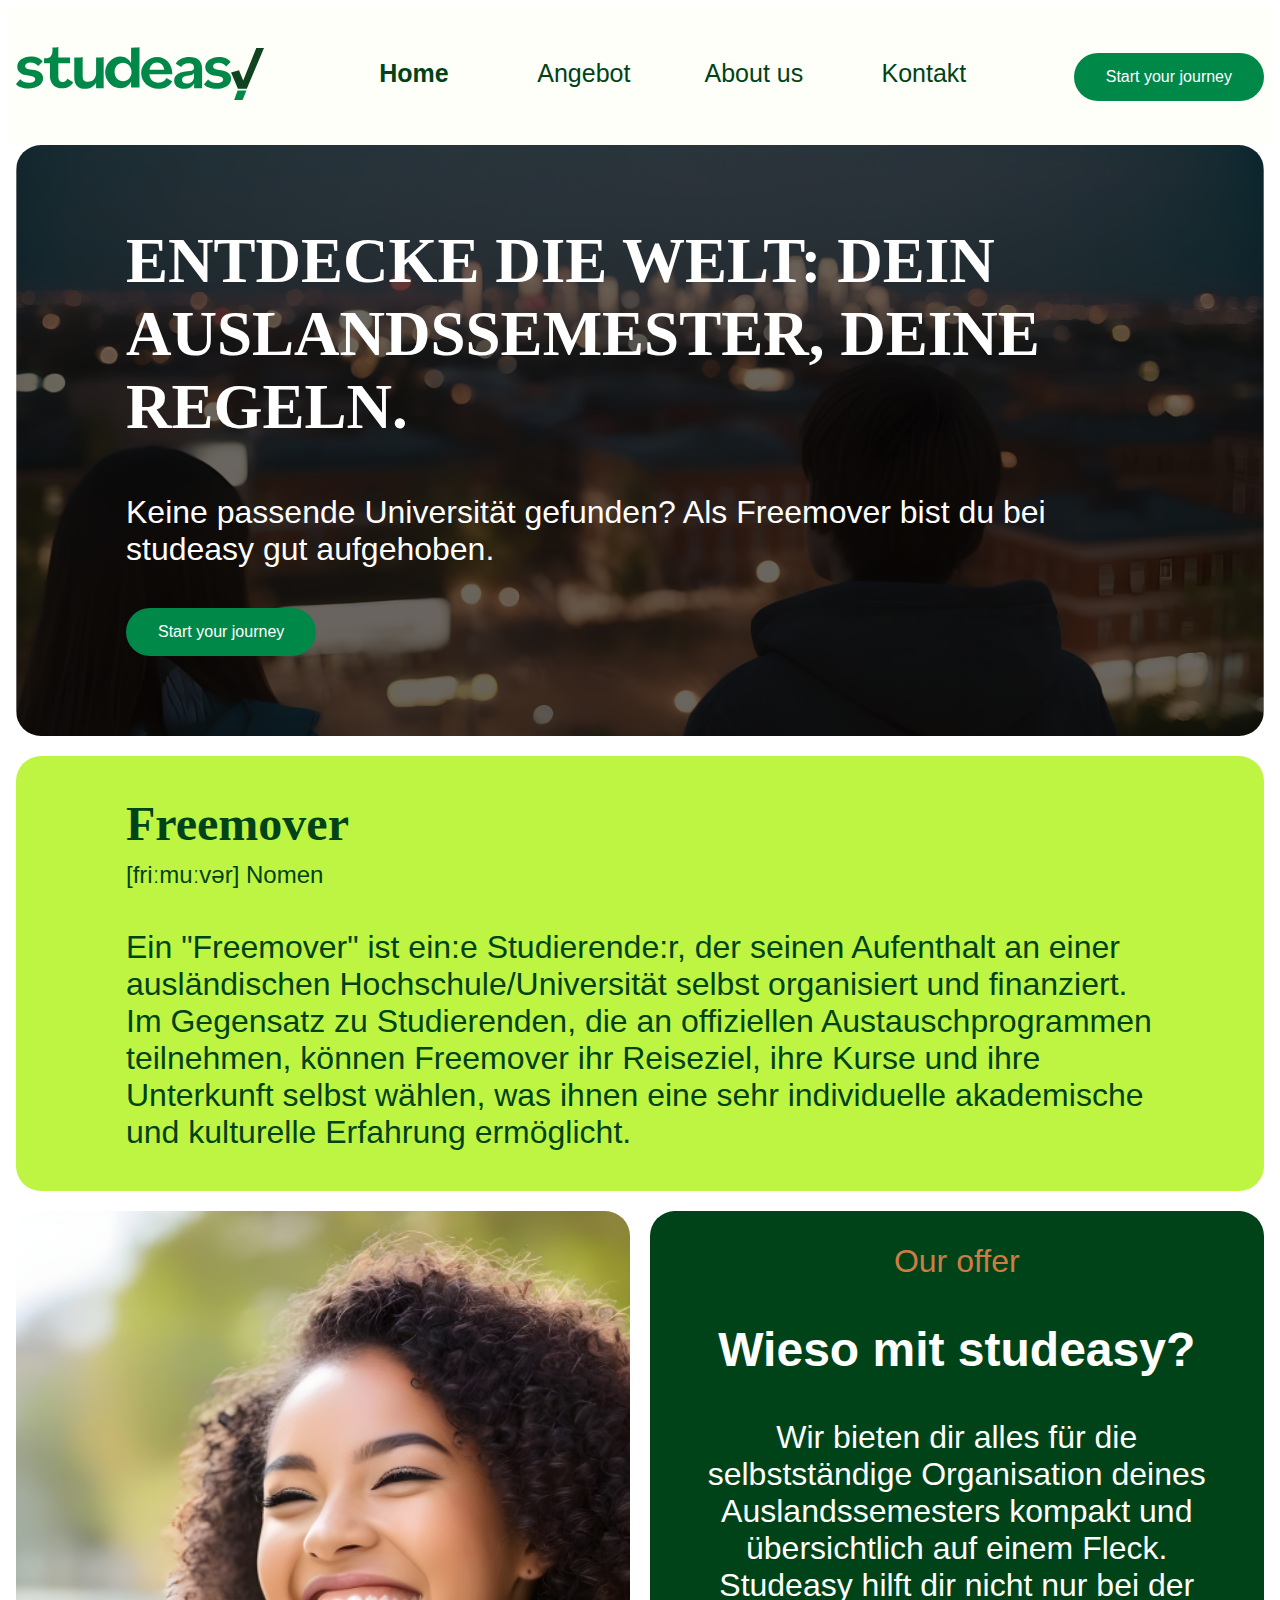
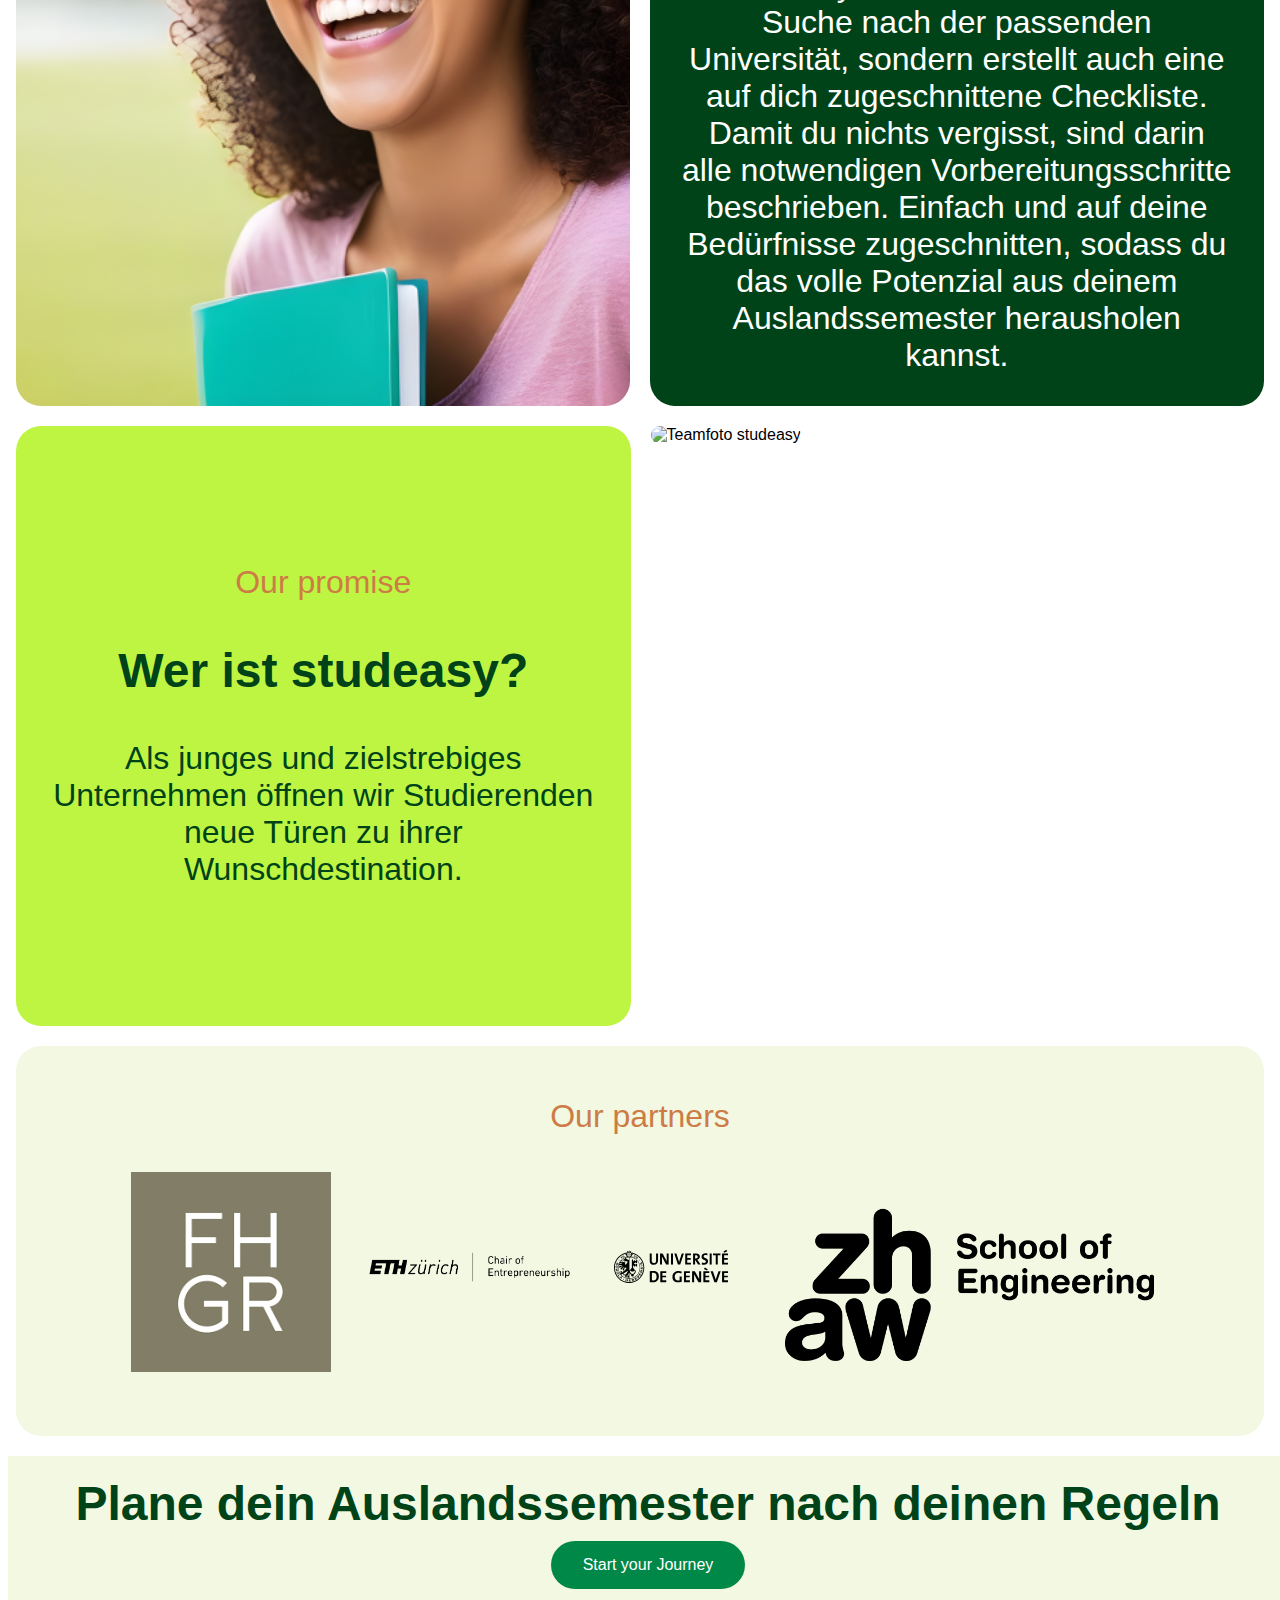
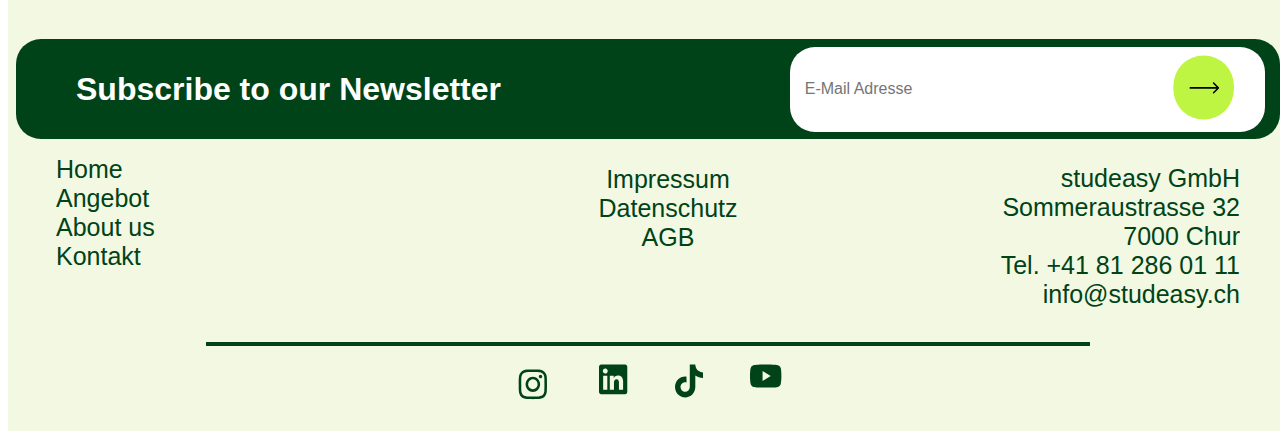
==== index.html @ 8d7170f7 "Homeseite fix" ====
<!DOCTYPE html>
<html lang="de">
  <head>
    <meta charset="UTF-8" />
    <meta name="viewport" content="width=device-width, initial-scale=1.0" />
    <title>Home - studeasy</title>
    <link rel="stylesheet" href="/css/styles_index.css" />

    <link rel="stylesheet" href="https://use.typekit.net/qjl4qpj.css" /> <!--Schriftart-->
  </head>

  <body>
    <!-- Burger Menu -->
    <nav class="burger-menu">
      <ul>
        <li><a href="/index.html">Home</a></li>
        <li><a href="/html/angebot.html">Angebot</a></li>
        <li><a href="/html/ueberuns.html">About us</a></li>
        <li><a href="/html/kontakt.html">Kontakt</a></li>
      </ul>
    </nav>

    <header class="header_container">
      <div id="logo">
        <a href="/index.html">
          <img src="/img/Logo_gruen_IM.svg" alt="Logo studeasy" />
        </a>
      </div>

      <nav>
        <ul class="nav_links">
          <li><a class="aktiver_nav_link" href="/index.html">Home</a></li>
          <li><a href="/html/angebot.html">Angebot</a></li>
          <li><a href="/html/ueberuns.html">About us</a></li>
          <li><a href="/html/kontakt.html">Kontakt</a></li>
        </ul>
      </nav>
      <div class="burger-menu-btn">

      </div>

      <button id="start_button" class="green-button">Start your journey</button>
    </header>

    <main>
      <!-- Block 1 -->
      <section class="block1_container">
      <div class="custom-block">
        <!-- Titel -->
        <div class="block-title">
          ENTDECKE DIE WELT:
          DEIN AUSLANDSSEMESTER, DEINE REGELN.
        </div>
          <!-- Untertitel -->
          <div class="block-subtitle">
              Keine passende Universität gefunden? Als Freemover bist du bei studeasy gut aufgehoben.
          </div>
  
          <button class="green-button">Start your journey</button>
          </div>
      </section>


            <!-- Block 2 FREEMOVER-->
      <section class="block2_container">
      <div class="custom-block2">
        <!-- Titel -->
        <div class="block-title2">
          Freemover
        </div>
          <!-- Untertitel -->
          <div class="block-subtitle2">
            [friːmuːvər] Nomen
          </div>
          <!-- Text -->
      <div class="block-text-freemover">
        Ein "Freemover" ist ein:e Studierende:r, der seinen Aufenthalt an einer ausländischen 
        Hochschule/Universität selbst organisiert und finanziert. 
        Im Gegensatz zu Studierenden, die an offiziellen Austauschprogrammen teilnehmen, 
        können Freemover ihr Reiseziel, ihre Kurse und ihre Unterkunft selbst wählen, 
        was ihnen eine sehr individuelle akademische und kulturelle Erfahrung ermöglicht.
      </div>
      </div>
      </section>

       <!-- Quartet -->
      <section class="quartet_container">
       <div class="zeile2">

        <div class="block2"><img src="/img/lachend_frau.png" alt="lachende Frau">
        </div>
    
        <div class="block3">
          <p class="oranger_titel">Our offer</p>
          <h2>Wieso mit studeasy?</h2>
          <p>
            Wir bieten dir alles für die selbstständige Organisation deines Auslandssemesters kompakt und übersichtlich auf einem Fleck. Studeasy hilft dir nicht nur bei der Suche nach der passenden Universität, sondern erstellt auch eine auf dich zugeschnittene Checkliste. Damit du nichts vergisst, sind darin alle notwendigen Vorbereitungsschritte beschrieben. Einfach und auf deine Bedürfnisse zugeschnitten, sodass du das volle Potenzial aus deinem Auslandssemester herausholen kannst.
          </p>
        </div>
    
      </div>
    
    
      <div class="zeile3">
    
        <div class="block4">
          <p class="oranger_titel">Our promise</p>
          <h2 style="color: #004318;">Wer ist studeasy?</h2>
          <p style="color: #004318;">Als junges und zielstrebiges Unternehmen öffnen wir Studierenden neue Türen zu ihrer Wunschdestination.</p>
        </div>
    
        <div class="block5"><img src="/img/Gruppenfotov3.png" alt="Teamfoto studeasy">
      </div>
      </div>
      </section>

      <!-- /*___________________________________Zeile our Partners*/ -->

      <section class="partner_container">
        <div class="block-our-partners">
        <!-- Titel -->
          <p class="oranger_titel">Our partners</p>
        
          <div class="container_logos">

            <div class="school-logo">
              <img src="/Images/fhgr.png" alt="Logo fhgr" style='height: 200px; width: auto; object-fit: contain'/>
            </div>

            <div id="school-logo">
            <img src="/Images/eth.png" alt="Logo eth" style='height: 200px; width:auto; object-fit: contain'/>
            </div>

            <div id="school-logo">
            <img src="/Images/uni genf.svg" alt="Logo genf" style='height: 200px; width: 75%; object-fit: contain'/>
            </div>

           <div id="school-logo">
            <img src="/Images/zhw.png" alt="Logo zhw" style='height: 200px; width: auto; object-fit: contain'/>
            </div>
          </div>

        </div>
      </section>
        
  
    </main>

      <!-- /*___________________________________Footer*/ -->

    <footer class="footer_container">
      <h1 class="titel_footer">
        Plane dein Auslandssemester nach deinen Regeln
      </h1>
      <div class="button_footer">
        <button class="green-button-footer">Start your Journey</button>
      </div>
      
      <div class="newsletterbox">
        <h2 class="text_newsletter">Subscribe to our Newsletter</h2>
        <div class="container_email">
          <div>
            <form class="email__and_button" action="">
              <input
              type="text"
              name="email"
              id="email"
              class="email"
              placeholder="E-Mail Adresse"
              style="border:none;">
              </input>
          </div>
          <div class="pfeil">
            <button style="background-color:transparent; border: none; height: auto;">
              <img src="/img/Group 1.svg" alt="Hier drücken zum Anmelden" style="height: 65px;">
            </button>
          </div>
        </div>

        </form>
      </div>
      <div class="footer__links">
        <div class="footer__links__left">
          <ul class="Linkliste">
            <a class="footer_link" href="index.html">Home</a>
            <br />
            <a class="footer_link" href="/html/angebot.html">Angebot</a>
            <br />
            <a class="footer_link" href="/html/ueberuns.html">About us</a>
            <br />
            <a class="footer_link" href="/html/kontakt.html">Kontakt</a>
            <br />
          </ul>
        </div>
        <div class="footer__links__center">
          <ul class="center">
            <a class="footer_link" href="/html/impressum.html">Impressum</a>
            <br />
            <a class="footer_link" href="#">Datenschutz</a>
            <br />
            <a class="footer_link" href="#">AGB</a>
            <br />
          </ul>
        </div>
        <div class="adresse_footer_right">
          <p>
            studeasy GmbH<br />
            Sommeraustrasse 32<br />
            7000 Chur<br />
            Tel. +41 81 286 01 11<br />
            info@studeasy.ch
          </p>
        </div>
      </div>  
      <hr
        class="Trennbalken"
        style="border: none; border-top: 4px solid #004318"
      />
      <div class="icons_footer">
        <a href="https://www.google.ch/"
          ><img src="/img/instagram.svg" alt="instagram icon"
        /></a>
        <a href="https://www.google.ch/"
          ><img src="/img/LinkedIn.svg" alt="linkedIn icon"
        /></a>
        <a href="https://www.google.ch/"
          ><img src="/img/tiktok.svg" alt="tiktok icon"
        /></a>
        <a href="https://www.google.ch/"
          ><img src="/img/youtube.svg" alt="youtube icon"
        /></a>
      </div>
    </footer>

    <script src="/js/main.js"></script>

  </body>
</html>
---- css/styles_index.css ----
/*_______________________________________________Allgemein Einstellungen*/
*{
    font-family: "futura-pt", sans-serif;
    font-weight: 400;
    font-size: 16px;
    color: black;
    font-style: normal; 
}

.green-button {
    background-color: #008849;
    border: none;
    color: white;
    padding: 15px 32px;
    text-align: center;
    text-decoration: none;
    display: inline-block;
    font-size: 16px;
    border-radius: 25px;
    cursor: pointer;
    font-size: 16px;
}

h1{
    color: white;
    text-align: center;
    font-size: 63px;
    font-weight: 900;
    margin: 10px;
}

h2{
    color: white;
    text-align: center;
    font-size: 48px;
    font-weight: 900;
    margin: 10px;
}

p{
    color: white;
    text-align: center;
    font-size: 32px;
}

a {
    font-size: 25px !important;
  }

.oranger_titel{
    font-size: 32px;
    color: #CD7C46;

}

/*_______________________________________________Responsive*/

.header_container,
.block1_container,
.block2_container,
.quartet_container,
.partner_container,
.footer_container{
    max-width: 1536px;
    margin-left: auto;
    margin-right: auto;
    padding-left: 0.5rem;
    padding-right: 0.5rem;
}

/*___________________________Mobile view*/

/*Allgemein Einstellungen*/

  @media only screen and (max-width: 900px) {
    .header_container,
    .block1_container,
    .block2_container,  
    .quartet_container,
    .partner_container,
    .footer_container{
        max-width: 100% !important;
    }

    h2{
        font-size: 35px;
    }

    h1{
        font-size: 35px !important;
    }

    p{
        font-size: 25px !important;
    }

     /*Header*/

     header{
        padding: 0px 30px 0px 30px !important;
        
    }

    #logo{
        width: 100px !important;
        display: 1;
    }

    #start_button {
        display: none !important;
    }

    .nav_links {
        display: none !important;
    }

    .burger-menu-btn{
        display: block !important;
        height: 50px !important;
        width: 50px !important;
        background-image: url(../img/icons/burger-menu.png), url(../img/icons/close.png) !important;
        background-size: cover !important;
        background-repeat: no-repeat !important;
        background-position: center, center left 50px !important;
    }

    .burger-menu{
        display: none !important;
        position: fixed !important;
        width: 100% !important;
        height: 100vh !important;
        z-index: 900;
        background-color: #ffff !important;
    }

    .burger-menu ul {
       width: 100% !important;
       height: calc(100vh - 137px) !important;
       padding-top: 197px;
       display: flex !important;
       flex-wrap: wrap !important;
       align-content: flex-start !important;
    }

    .burger-menu ul li {
        flex-basis: 100% !important;
        border-top: 2px solid #000 !important;
        list-style: none !important;
 
     }

     .burger-menu ul li:last-child {
        border-bottom: 2px solid #000 !important;
     }

     .burger-menu ul li a{
        display: block !important;
        height: 100% !important;
        font-size: 3rem !important;
        padding: 30px 0px !important;
        flex-basis: 100% !important;
        text-align: center !important;
     }

    /*Main*/

    .block-title {
        font-size: 30px !important;
    }
    
    .oranger_titel{
        font-size: 25px;
    }

    .custom-block {
        padding: 40px !important; /* Innenabstand des Blocks (optional) */
    }

    .block-subtitle,
    .block-text-freemover{
        font-size: 25px !important;
    }

    .block-title2 {
        font-size: 35px !important;
    }   

    .zeile2,
    .zeile3{
        height: 400px !important;
    }

    .block2,
    .block5,
    .newsletterbox{
        display: none !important;
    }

    .container_logos {
        flex-wrap: wrap;
    }

    .custom-block2 {
       padding: 40px !important;

    }

    /*Footer*/

    .footer__links {
        flex-direction: column !important;
        align-items: center !important;
        justify-content: center !important;
    }

    .footer__links__left,
    .footer__links__center {
        text-align: center !important;
        padding-left: 0px !important;
      }

    .adresse_footer_right {
        padding-right: 0px !important;
    }

      .adresse_footer_right p {
        text-align: center !important;
        font-size: 25px !important;
        
    }

    #school-logo {
       display: none !important;
    }
  }

  
  /*__________________________________________Tablet view*/

  @media only screen and (max-width: 1200px) {
    .header_container,
    .block1_container,
    .block2_container,  
    .quartet_container,
    .partner_container,
    .footer_container{
        max-width: 100% !important;
    }

     /*Header*/

     header{
        padding: 0px 30px 0px 30px !important;
        
    }

    #logo{
        width: 150px !important;
    }



    #start_button {
        display: none !important;
    }


    /*Main*/

    .custom-block {
        padding: 40px !important; /* Innenabstand des Blocks (optional) */
    }

    .zeile2,
    .zeile3{
        height: 400px !important;
    }

    .block2,
    .block5,
    .newsletterbox{
        display: none !important;
    }

    .container_logos {
        flex-wrap: wrap;
    }

    .custom-block2 {
       padding: 40px !important;

    }

    .container_logos {
        text-align: center !important;
    }

    #school-logo {
       display: none !important;
    }

    /*Footer*/

}


/*_______________________________________________Header*/

header{
    background-color: #FDFFF8;
    display: flex;
    justify-content: space-between;
    align-items: center;
    padding: 30px 30px 30px 30px;
    position: sticky;
    top: 0;
    z-index: 1000;

}

#logo{
    width: 248px;
    display: 1;
}

.burger-menu,
.burger-menu-btn{
    display: none;
}


/*__________Navigation*/

nav{
    display: 4;
}

.nav_links{
    list-style-type: none;
    display: flex;
    padding: 0;
    flex-wrap: wrap;
    justify-content: space-around;
    gap: 20px;
}

.nav_links a{
    display: block;
    box-sizing: border-box;
    height: 40px;
    width: 150px;
    padding: 5px 15px 5px 15px;
    text-decoration: none;
    font-size: 24px;   
    text-align: center;
    color: #004317; 
}

.nav_links a:hover, .aktiver_nav_link{
    font-weight:900;
    color: #004318;
    margin-bottom: 5px;
}

/*_______________________________________________Main*/

/* Stil für den Block */
.custom-block {
    width: 100%;
    height: auto;
    border-radius: 25px;
    background-image: url(/Images/homepage2.png);/* Hintergrundbild des Blocks */
    background-size: cover; /* Das Bild wird so skaliert, dass es den gesamten Block abdeckt */
            background-position: center; /* Zentriere das Bild im Block */
    padding: 110px; /* Innenabstand des Blocks (optional) */
    padding-top: 80px;
    padding-bottom: 80px;
    box-sizing: border-box;
}

/* Stil für den Titel */
.block-title {
    font-size: 63px;
    font-family: futura;
    font-weight: bold;
    color: #fff;
    margin-bottom: 10px;
    padding-bottom: 40px;
}

/* Stil für den Untertitel */
.block-subtitle {
    font-size: 32px;
    color: #fff;
    margin-bottom: 20px;
    padding-bottom: 20px;
}


/* Stil für den Block2 FREEMOVER */

.custom-block2 {
    width: 100%;
    height: auto;
    border-radius: 25px;
    background-color: #BEF542;
   padding: 110px; /* Innenabstand des Blocks (optional) */
    padding-top: 40px;
    padding-bottom: 40px;
    box-sizing: border-box;
    margin-top: 20px;
    margin-bottom: 20px;
}

/* Stil für den Titel */
.block-title2 {
    font-size: 48px;
    font-family: futura;
    font-weight: bold;
    color: #004317;
    margin-bottom: 10px;
}

/* Stil für den Untertitel */
.block-subtitle2 {
    font-size: 24px;
    font-weight: medium;
    color: #004317;
    margin-bottom: 40px;
}

 /* Stil für den Text */ 
.block-text-freemover{
    font-size: 32px;
    font-weight: medium;
    color: #004317;

}


/*_______________________________________________Zeile 2*/

.zeile2{
    display: flex;
    margin-top: 20px;
    margin-bottom: 20px;
    gap: 20px;
    height: auto;
}

.block2 {
    width: 100%;
    flex: 50%;
}

.block2 img{
    width: 100%;
    height: 100%;
    object-fit: cover;
    border-radius: 25px;
}

.block3{
    display: flex;
    background-color: #004318;
    justify-content: center;
    align-items: center;
    flex-direction: column;
    text-align: center;
    border-left: 30px solid #004318;
    border-right: 30px solid #004318;
    border-radius: 25px;
    box-sizing: border-box;
    flex: 50%;
}

/*_______________________________________________Zeile 3*/

.zeile3{ 
    display: flex;
    margin-top: 20px;
    margin-bottom: 20px;
    gap: 20px;
    height: 600px;
}

.block4{
    display: flex;
    background-color: #BEF542;
    justify-content: center;
    align-items: center;
    flex-direction: column;
    text-align: center;
    border-left: 30px solid #BEF542;
    border-right: 30px solid #BEF542;
    border-radius: 25px;
    box-sizing: border-box;
    flex: 50%;
}

.block5{
    width: 100%;
    flex: 50%;
}

.block5 img{
    width: 100%;
    height: 100%;
    object-fit: cover;
    border-radius: 25px;
}

/*___________________________________Zeile our Partners*/

.block-our-partners {
    width: 100%;
    height: 390px;
    display: block;
    border-radius: 25px;
    background-color: #F2F8E2;
    padding: 110px; /* Innenabstand des Blocks (optional) */
    padding-top: 20px;
    padding-bottom: 20px;
    box-sizing: border-box;
    margin-top: 20px;
    margin-bottom: 20px;
    margin-right: 10px;
}

.container_logos {
    display: flex;
}

.school-logo {
    flex: 20%;
    padding: 5px;
}

/*_______________________________________________Footer*/

footer {
     width: 100%;
     background-color:#F2F8E2;  
     color:#004318; 
     text-align: center;
     padding-top:10px;
     padding-bottom:10px;
     margin-top:10px;
  }

  .titel_footer {
      font-size: 48px;
      font-weight: 800;
      margin: 10px 100px 10p;
      color: #004318;
  }

  .newsletterbox {
      width: 100%;  
      height: 100px;
      margin: 0 auto;
      margin-top: 50px;
      background-color: #004318;
      border-radius: 25px;
      display: flex;
      align-items: center;

 }

 .text_newsletter {
    text-align: left;
    padding-left: 50px;
     font-size: 32px;
     font-weight: 700;
     color: white;
     flex: 1;
    
    }

  .email {
      width: 300px;
      height: 30px;
      border-radius: 25px;
      border: none;
      padding-left: 10px;
  }

  .email__and_button {
      padding-right: 50px;
  }

  .footer__links {
      display: flex;
      width: 100%;
      justify-content: space-between;
  }

   a {
    text-decoration: none;
    font-size: 32px;
    color: #004318;
  }

  .footer__links__left {
    text-align: left;
    padding-left: 40px;
    width: 300px;
    justify-content: left;
  }
.container_footer_links{
    padding-top: 10px;
    padding-bottom: 10px;

}

.footer__links__center{
    width: 300px;    
    padding-top: 10px;
    padding-bottom: 10px;
    text-align: center;
}

.adresse_footer_right {
    justify-content: right;
    padding-right: 40px;
    width: 300px;
}

.adresse_footer_right p {
        text-align: right;
        font-size: 25px;
        color: #004318;
        text-decoration: none;
    }

.Trennbalken {
      width: 70%;
     } 

.icons_footer {
    display: flex;
    justify-content: space-around;
    margin: 0 auto;
    width: 25%;
    padding-top: 10px;
    padding-bottom: 10px;
}

.Linkliste {
    padding: 0;
}

.center_linkliste {
    padding: 0;
}

.container_email {
    display: flex;
    background-color: white;
    justify-content: space-between;
    align-items: center;
    border-radius: 25px;
    padding-right: 15px;
    padding-left: 5px;
    height: 85%;
    margin-right: 15px;
}
.pfeil {
    padding-right: 10px;
    padding-left: 10px;
}

.green-button-footer {
    background-color: #008849;
    border: none;
    color: white;
    padding: 15px 32px;
    text-align: center;
    text-decoration: none;
    display: inline-block;
    font-size: 16px;
    border-radius: 25px;
    cursor: pointer;
    font-size: 16px;
    align-self: center;
}

.button_footer {
    justify-content: center;
    align-items: center;
    height: 100%;
}
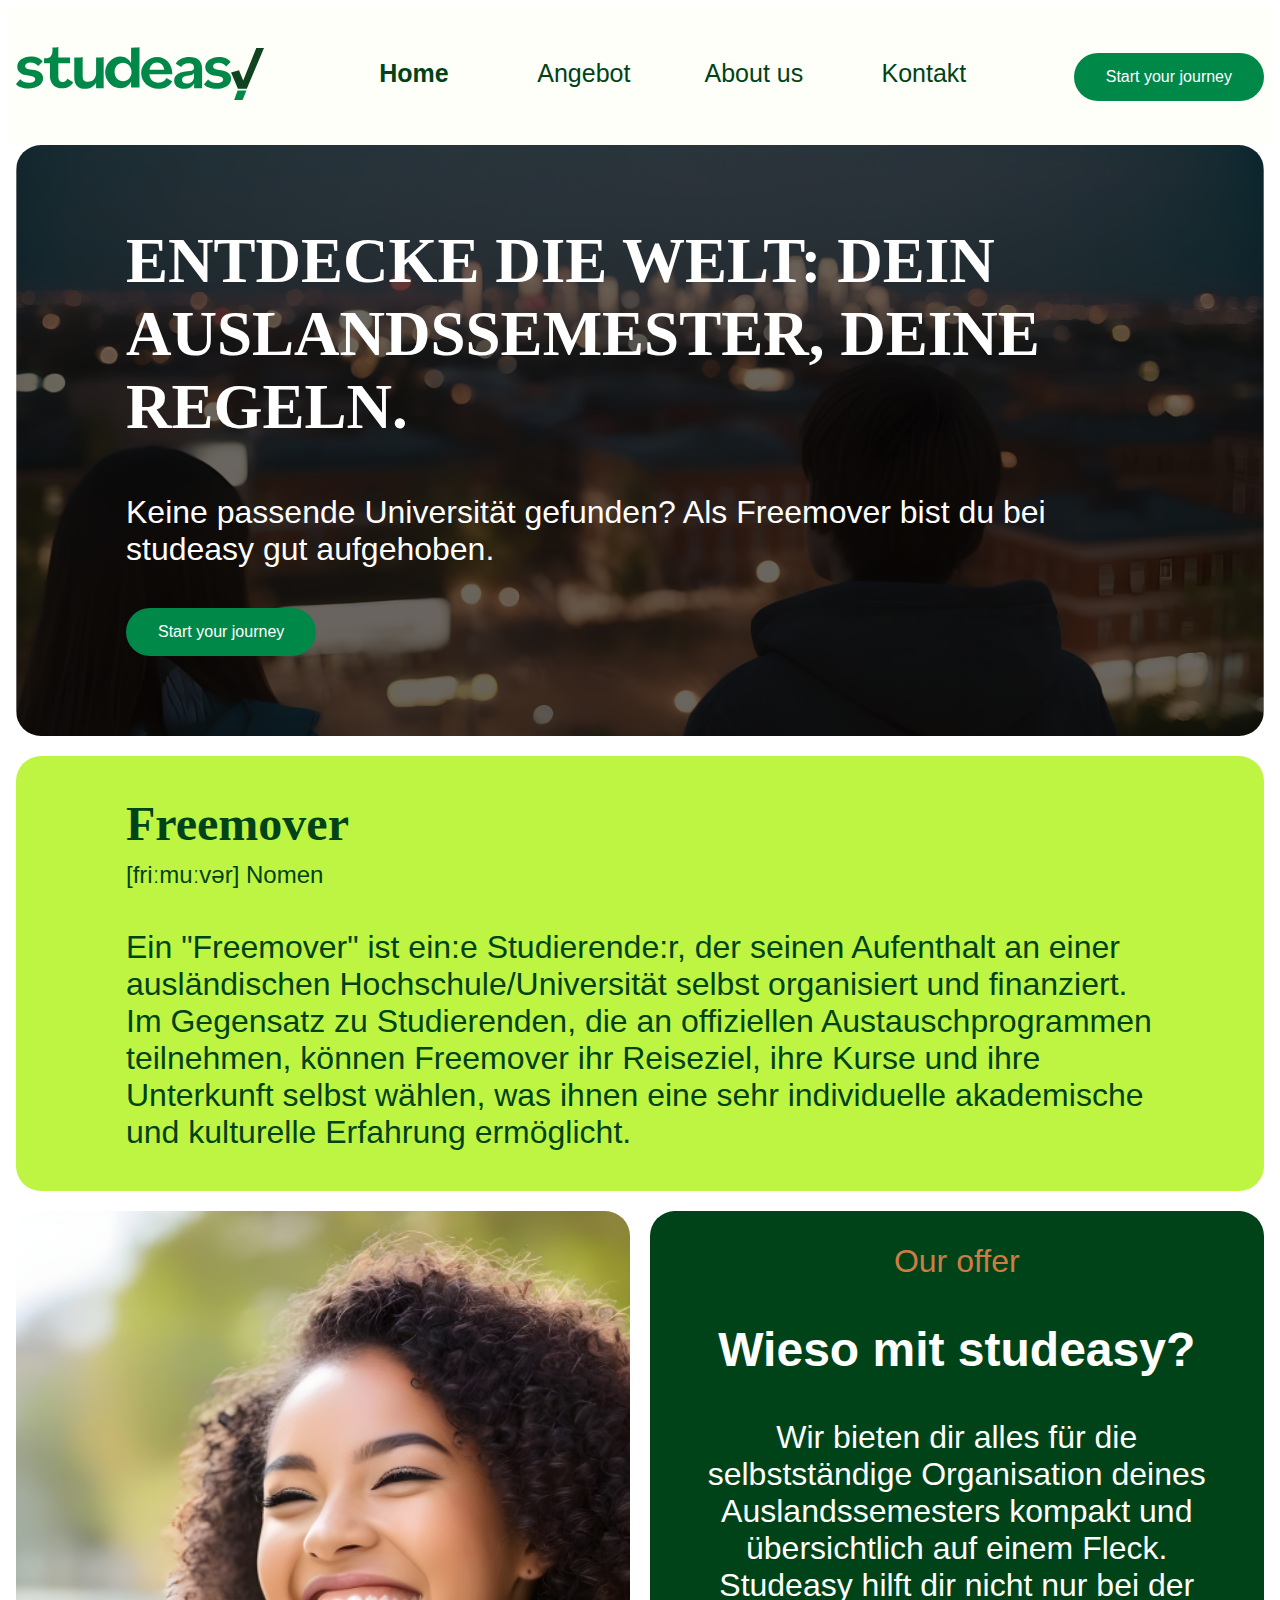
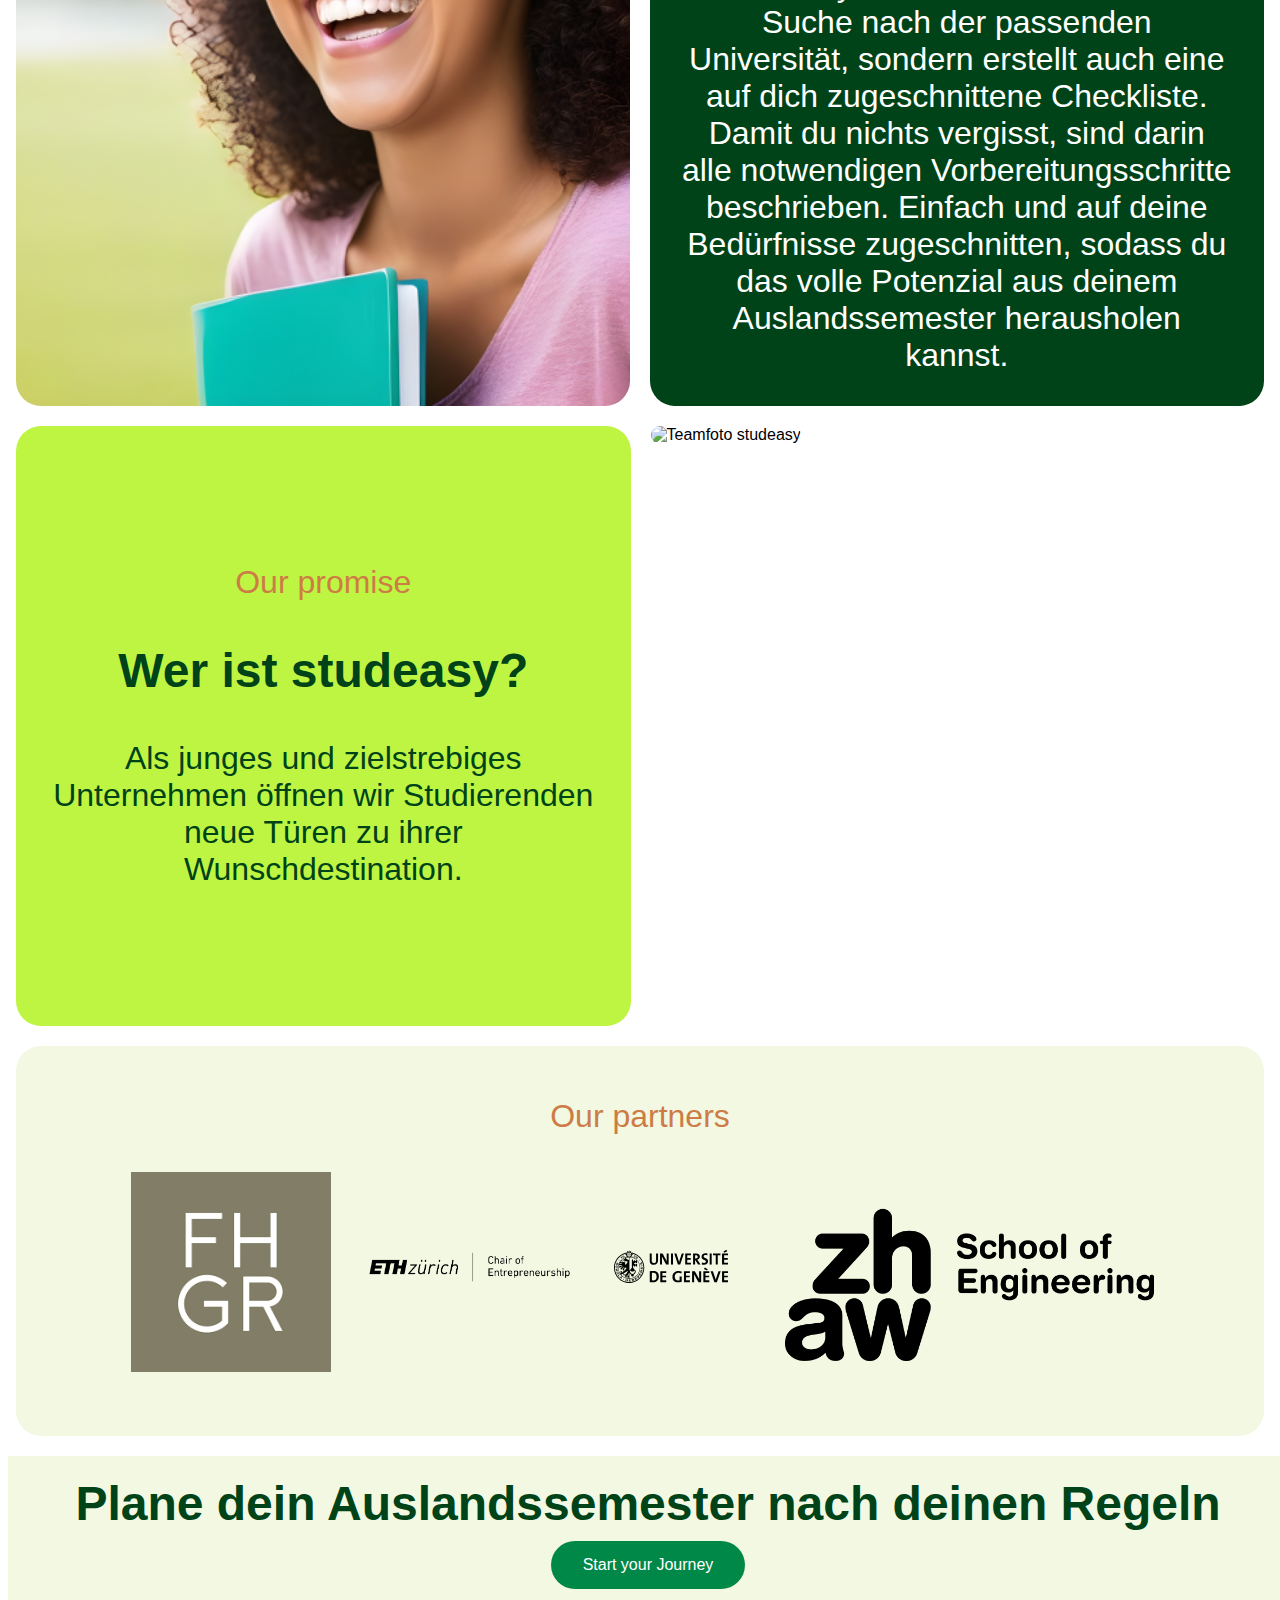
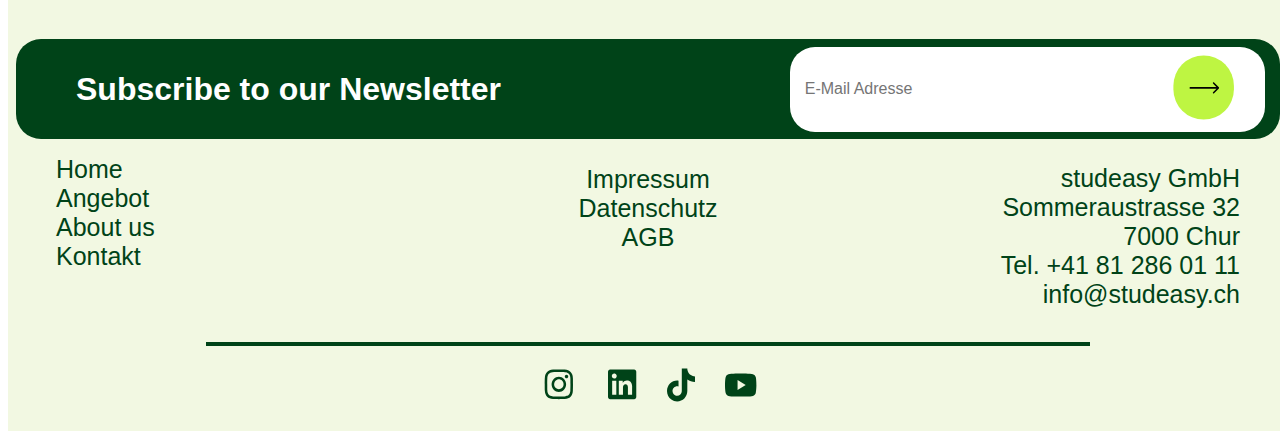
==== commit d22f880f: "Footer zentriert" ====
--- a/index.html
+++ b/index.html
@@ -10,16 +10,6 @@
   </head>
 
   <body>
-    <!-- Burger Menu -->
-    <nav class="burger-menu">
-      <ul>
-        <li><a href="/index.html">Home</a></li>
-        <li><a href="/html/angebot.html">Angebot</a></li>
-        <li><a href="/html/ueberuns.html">About us</a></li>
-        <li><a href="/html/kontakt.html">Kontakt</a></li>
-      </ul>
-    </nav>
-
     <header class="header_container">
       <div id="logo">
         <a href="/index.html">
@@ -194,11 +184,11 @@
         </div>
         <div class="footer__links__center">
           <ul class="center">
-            <a class="footer_link" href="/html/impressum.html">Impressum</a>
-            <br />
-            <a class="footer_link" href="#">Datenschutz</a>
-            <br />
-            <a class="footer_link" href="#">AGB</a>
+            <a class="footer_aufzählung" href="/html/impressum.html">Impressum</a>
+            <br />
+            <a class="footer_aufzählung" href="#">Datenschutz</a>
+            <br />
+            <a class="footer_aufzählung" href="#">AGB</a>
             <br />
           </ul>
         </div>
--- a/css/styles_index.css
+++ b/css/styles_index.css
@@ -96,71 +96,33 @@
 
      /*Header*/
 
-     header{
+    header{
         padding: 0px 30px 0px 30px !important;
+        display: flex;
+        flex-direction: column;
+        justify-content: center;
+        align-items: center;
         
     }
 
     #logo{
-        width: 100px !important;
+        width: 180px !important;
         display: 1;
+        margin-top: 20px;
     }
 
     #start_button {
         display: none !important;
     }
 
+    .header_container{
+    display: flex;
+    }
+
     .nav_links {
-        display: none !important;
-    }
-
-    .burger-menu-btn{
-        display: block !important;
-        height: 50px !important;
-        width: 50px !important;
-        background-image: url(../img/icons/burger-menu.png), url(../img/icons/close.png) !important;
-        background-size: cover !important;
-        background-repeat: no-repeat !important;
-        background-position: center, center left 50px !important;
-    }
-
-    .burger-menu{
-        display: none !important;
-        position: fixed !important;
-        width: 100% !important;
-        height: 100vh !important;
-        z-index: 900;
-        background-color: #ffff !important;
-    }
-
-    .burger-menu ul {
-       width: 100% !important;
-       height: calc(100vh - 137px) !important;
-       padding-top: 197px;
-       display: flex !important;
-       flex-wrap: wrap !important;
-       align-content: flex-start !important;
-    }
-
-    .burger-menu ul li {
-        flex-basis: 100% !important;
-        border-top: 2px solid #000 !important;
-        list-style: none !important;
- 
-     }
-
-     .burger-menu ul li:last-child {
-        border-bottom: 2px solid #000 !important;
-     }
-
-     .burger-menu ul li a{
-        display: block !important;
-        height: 100% !important;
-        font-size: 3rem !important;
-        padding: 30px 0px !important;
-        flex-basis: 100% !important;
-        text-align: center !important;
-     }
+        display: flex;
+        justify-content: space-around;
+    }
 
     /*Main*/
 
@@ -232,7 +194,9 @@
     #school-logo {
        display: none !important;
     }
-  }
+
+}
+
 
   
   /*__________________________________________Tablet view*/
@@ -251,19 +215,30 @@
 
      header{
         padding: 0px 30px 0px 30px !important;
-        
+        display: flex;
+        flex-direction: column;
+        justify-content: center;
+        align-items: center;
     }
 
     #logo{
-        width: 150px !important;
-    }
-
-
+        width: 200px !important;
+        display: 1;
+        margin-top: 10px;
+    }
 
     #start_button {
         display: none !important;
     }
 
+    .header_container{
+    display: flex;
+    }
+
+    .nav_links {
+        display: flex;
+        justify-content: space-around;
+    }
 
     /*Main*/
 
@@ -595,6 +570,10 @@
       justify-content: space-between;
   }
 
+    .center{
+        padding-left: 0  ;
+    }
+
    a {
     text-decoration: none;
     font-size: 32px;
@@ -607,10 +586,10 @@
     width: 300px;
     justify-content: left;
   }
+
 .container_footer_links{
     padding-top: 10px;
     padding-bottom: 10px;
-
 }
 
 .footer__links__center{
@@ -639,11 +618,16 @@
 
 .icons_footer {
     display: flex;
-    justify-content: space-around;
+    justify-content: center;
     margin: 0 auto;
     width: 25%;
     padding-top: 10px;
     padding-bottom: 10px;
+    align-items: center;
+}
+
+.icons_footer img{
+    margin: 0px 15px 0px 15px;
 }
 
 .Linkliste {
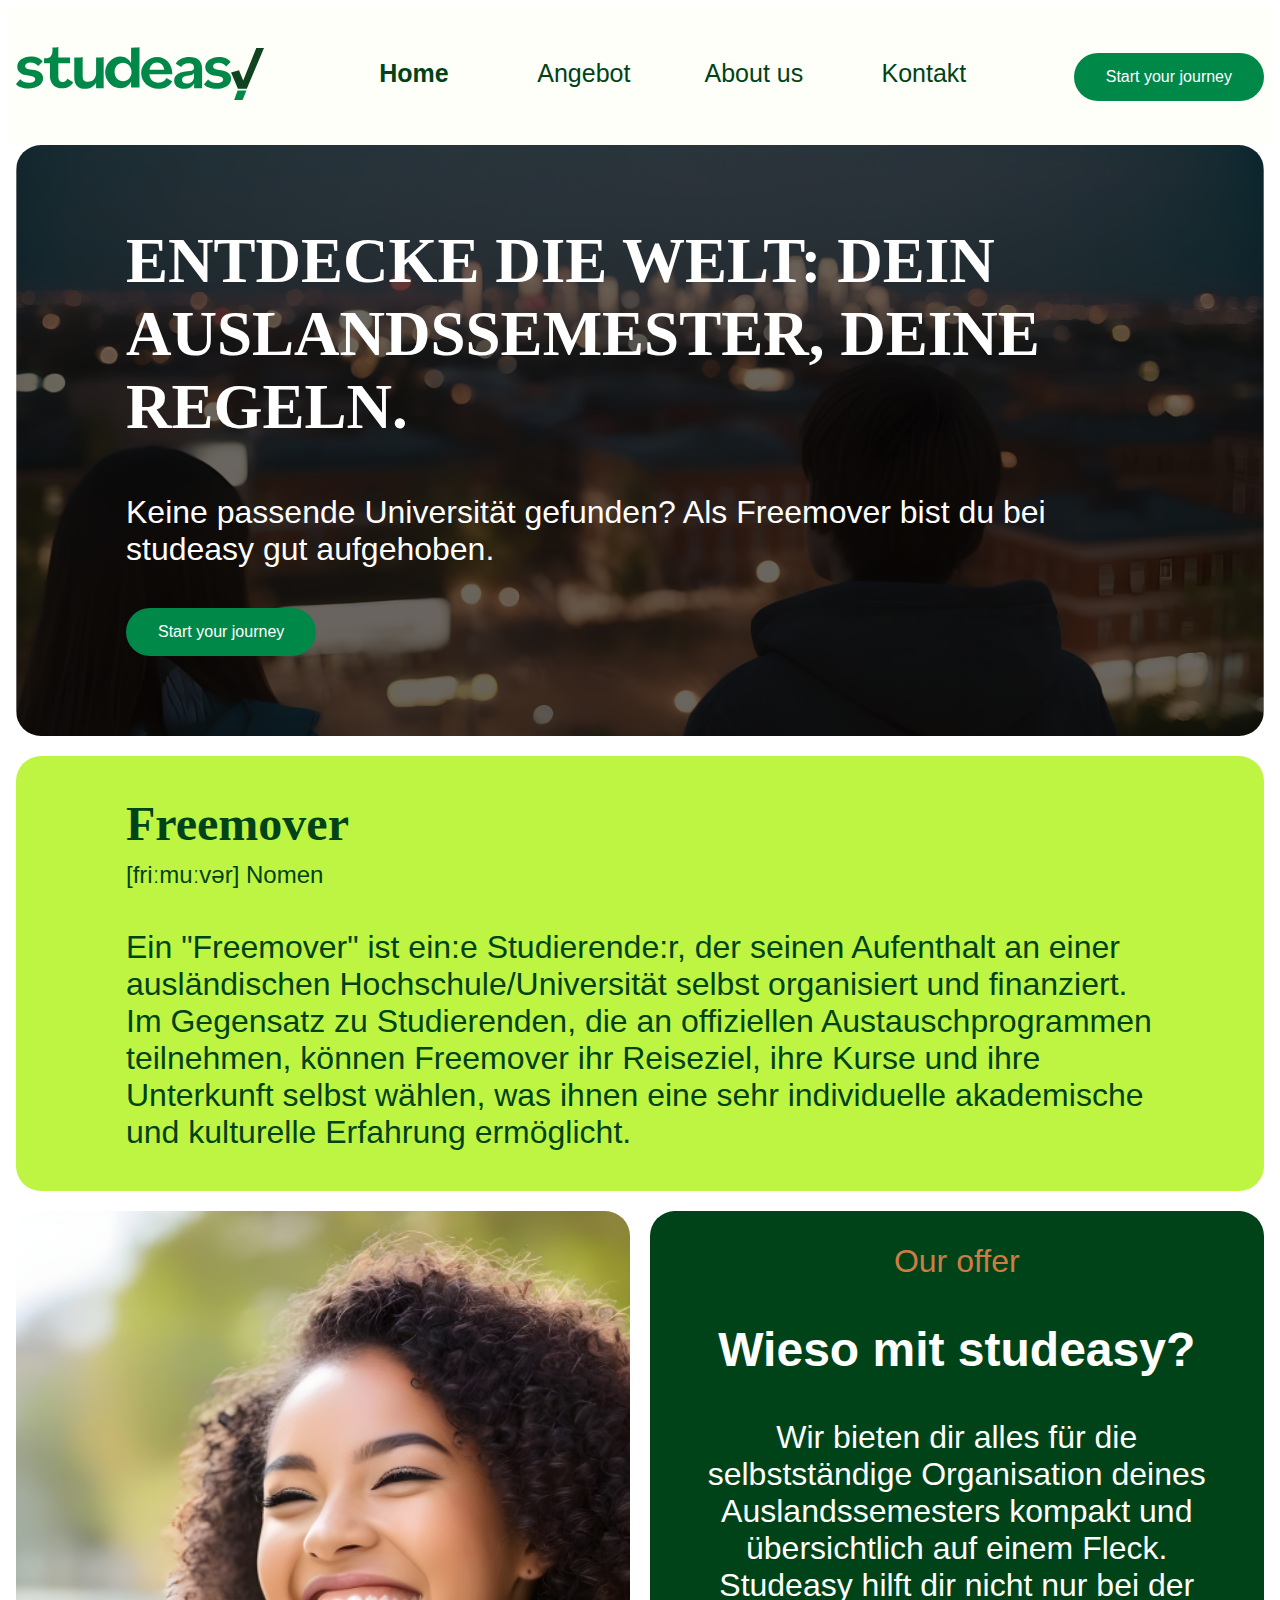
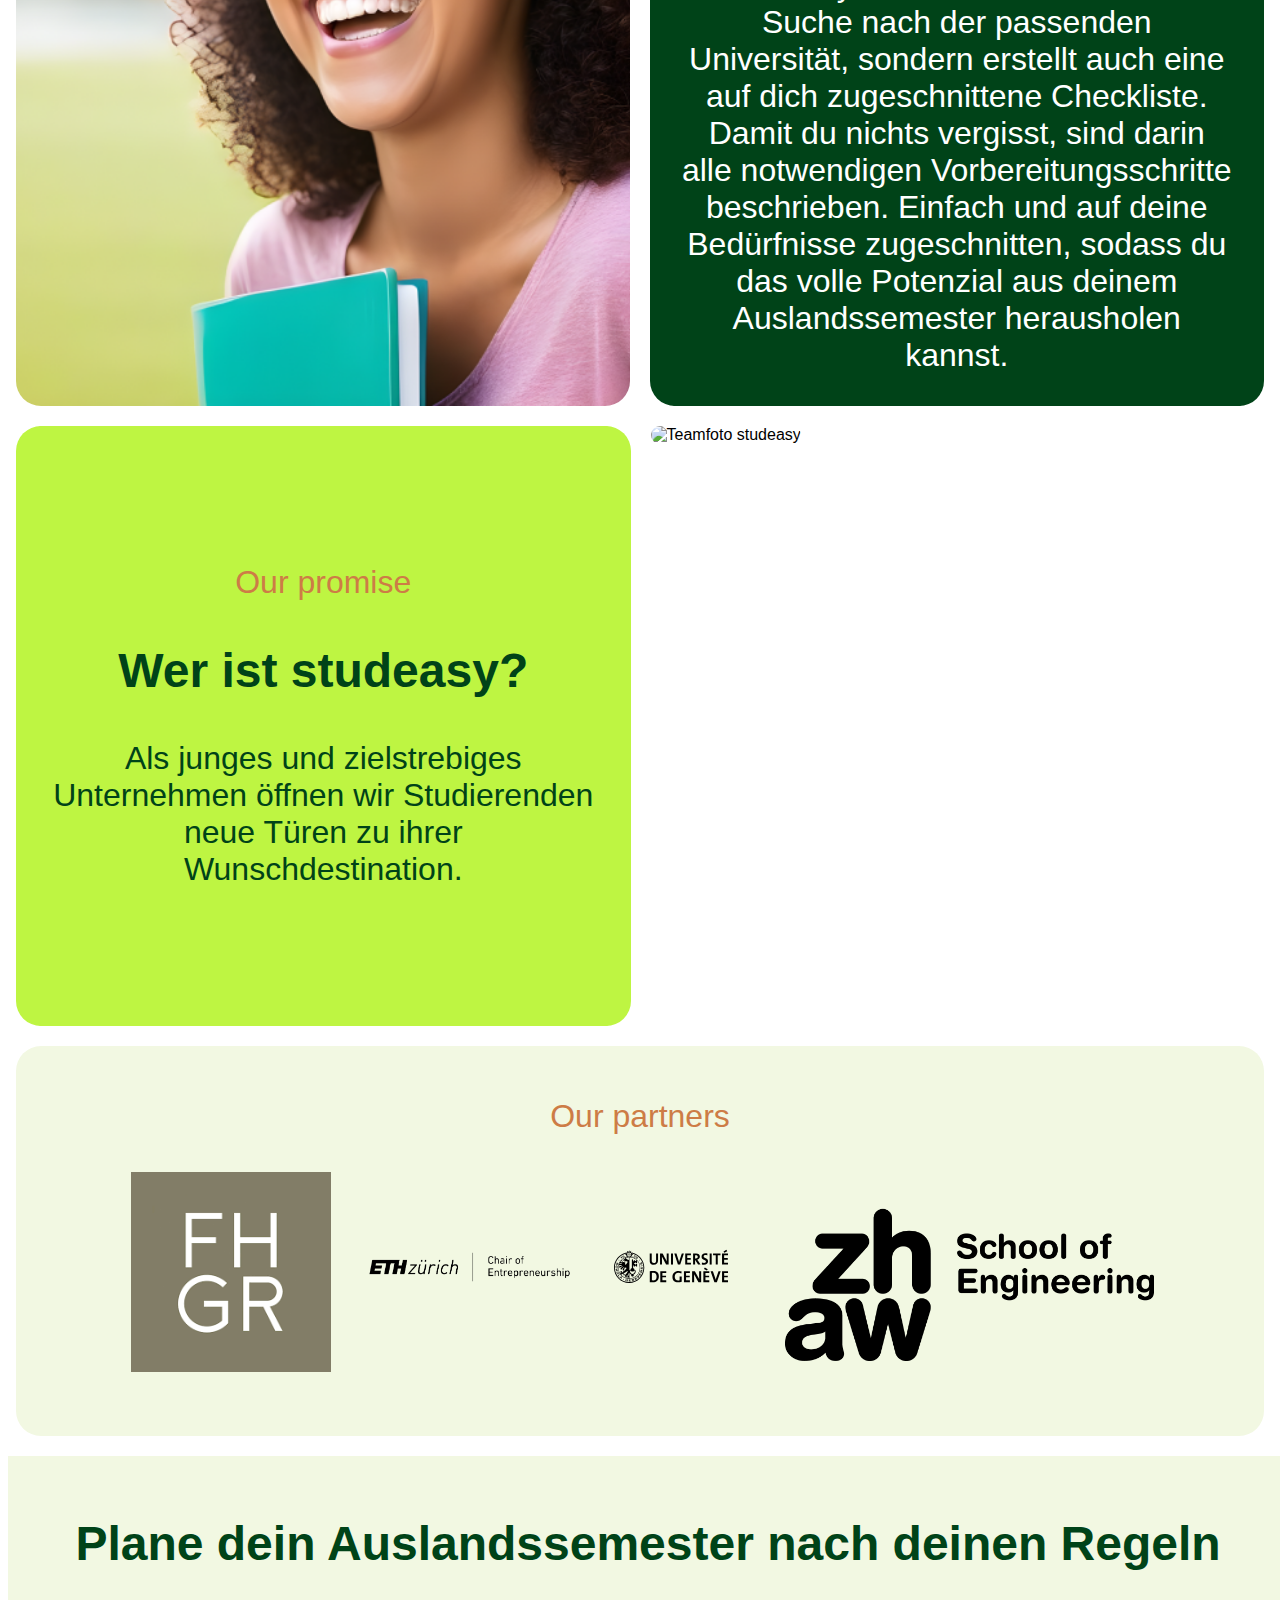
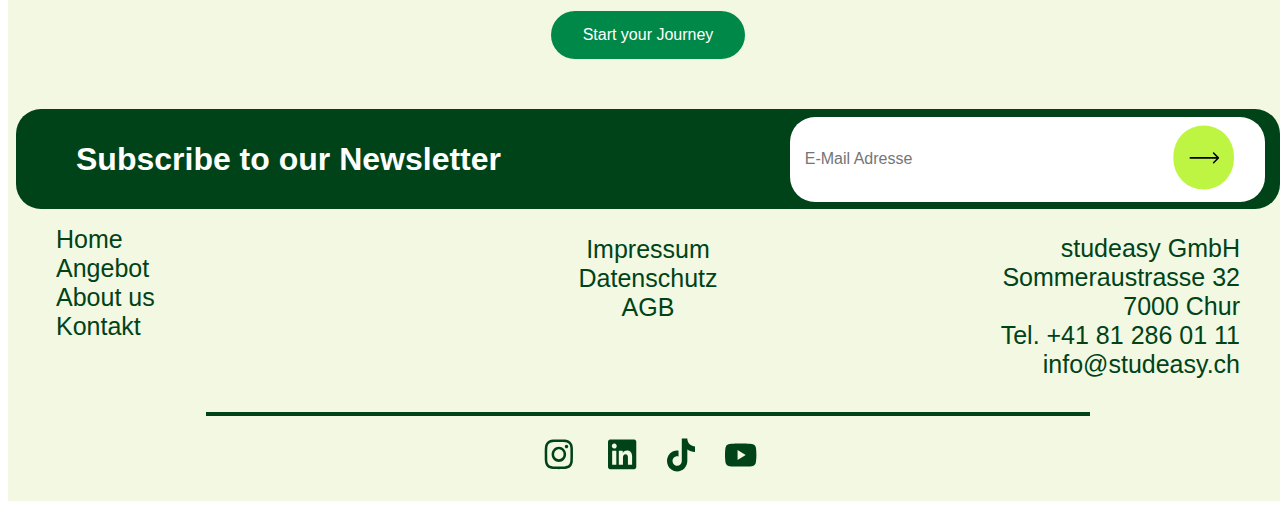
==== commit dafdd250: "footer font-size fit" ====
--- a/index.html
+++ b/index.html
@@ -222,7 +222,5 @@
       </div>
     </footer>
 
-    <script src="/js/main.js"></script>
-
   </body>
 </html>
--- a/css/styles_index.css
+++ b/css/styles_index.css
@@ -528,6 +528,8 @@
       font-weight: 800;
       margin: 10px 100px 10p;
       color: #004318;
+      margin-top: 50px;
+      margin-bottom: 40px;
   }
 
   .newsletterbox {
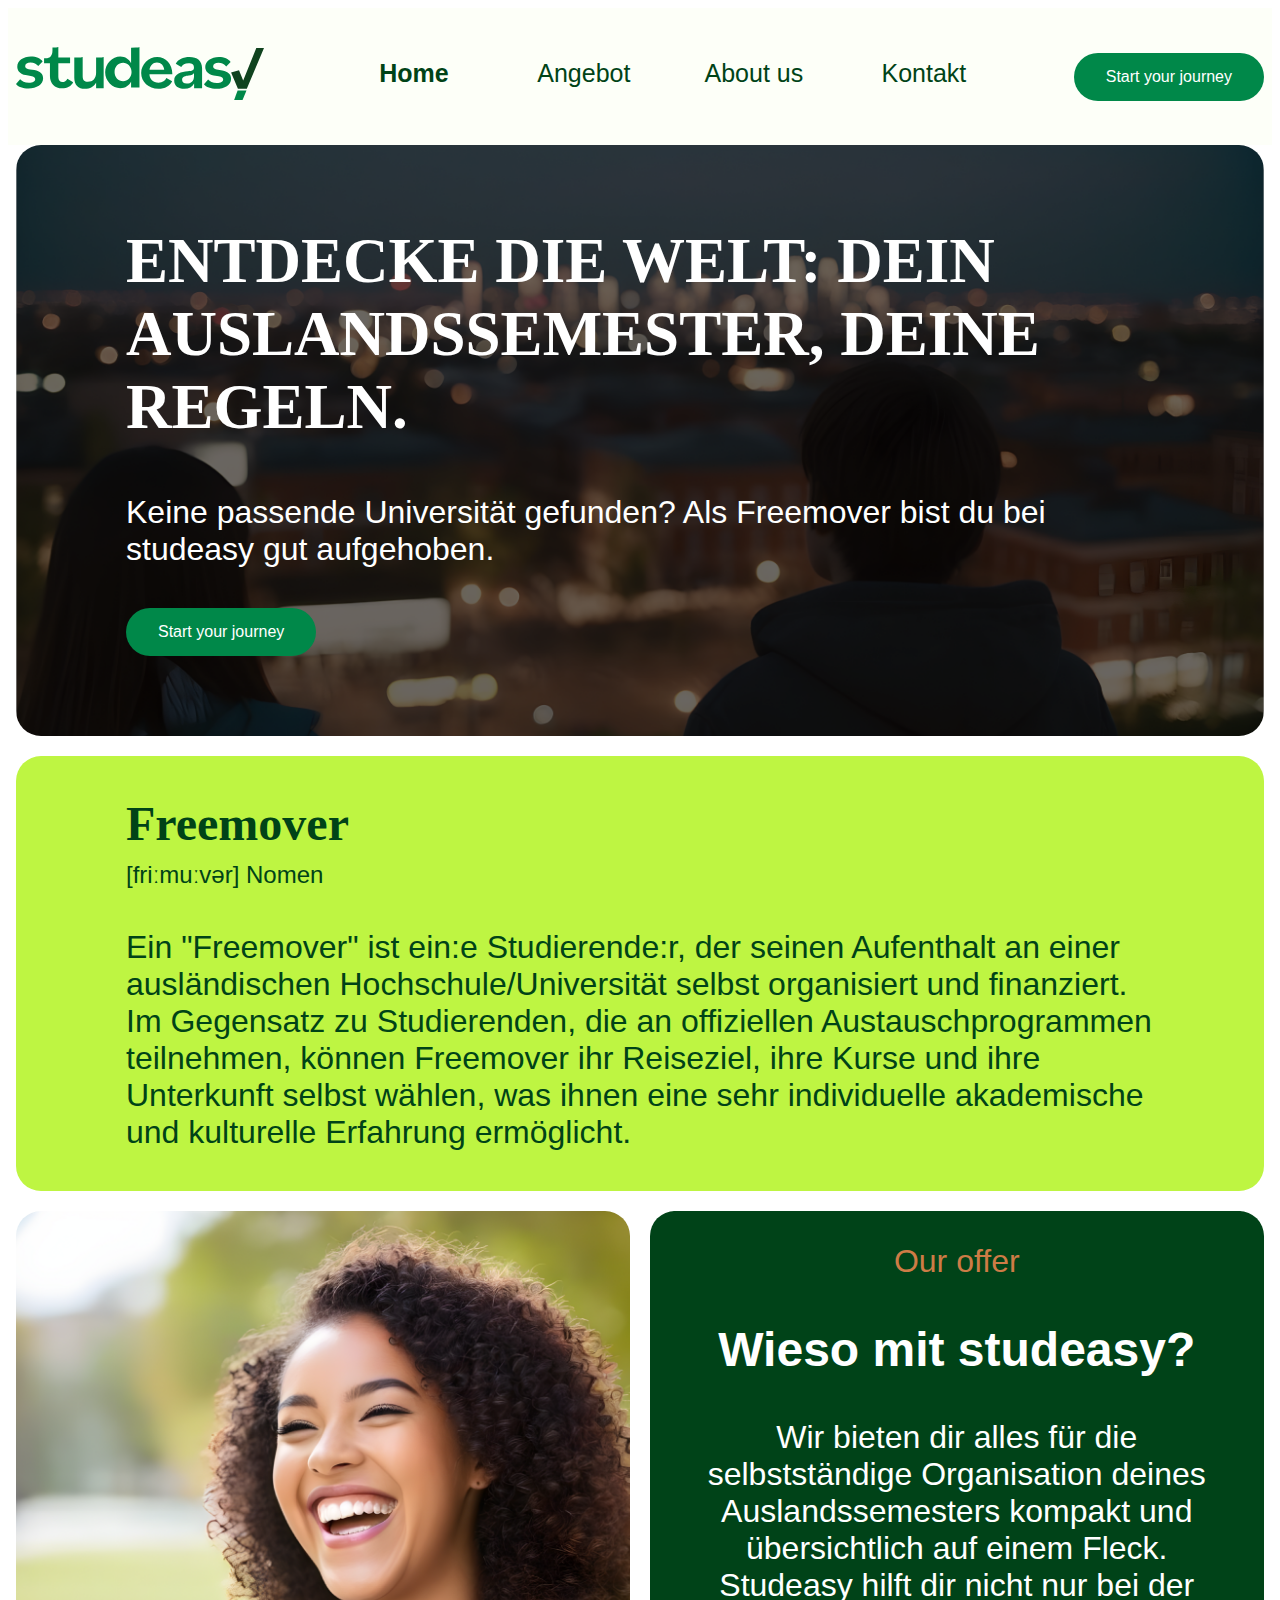
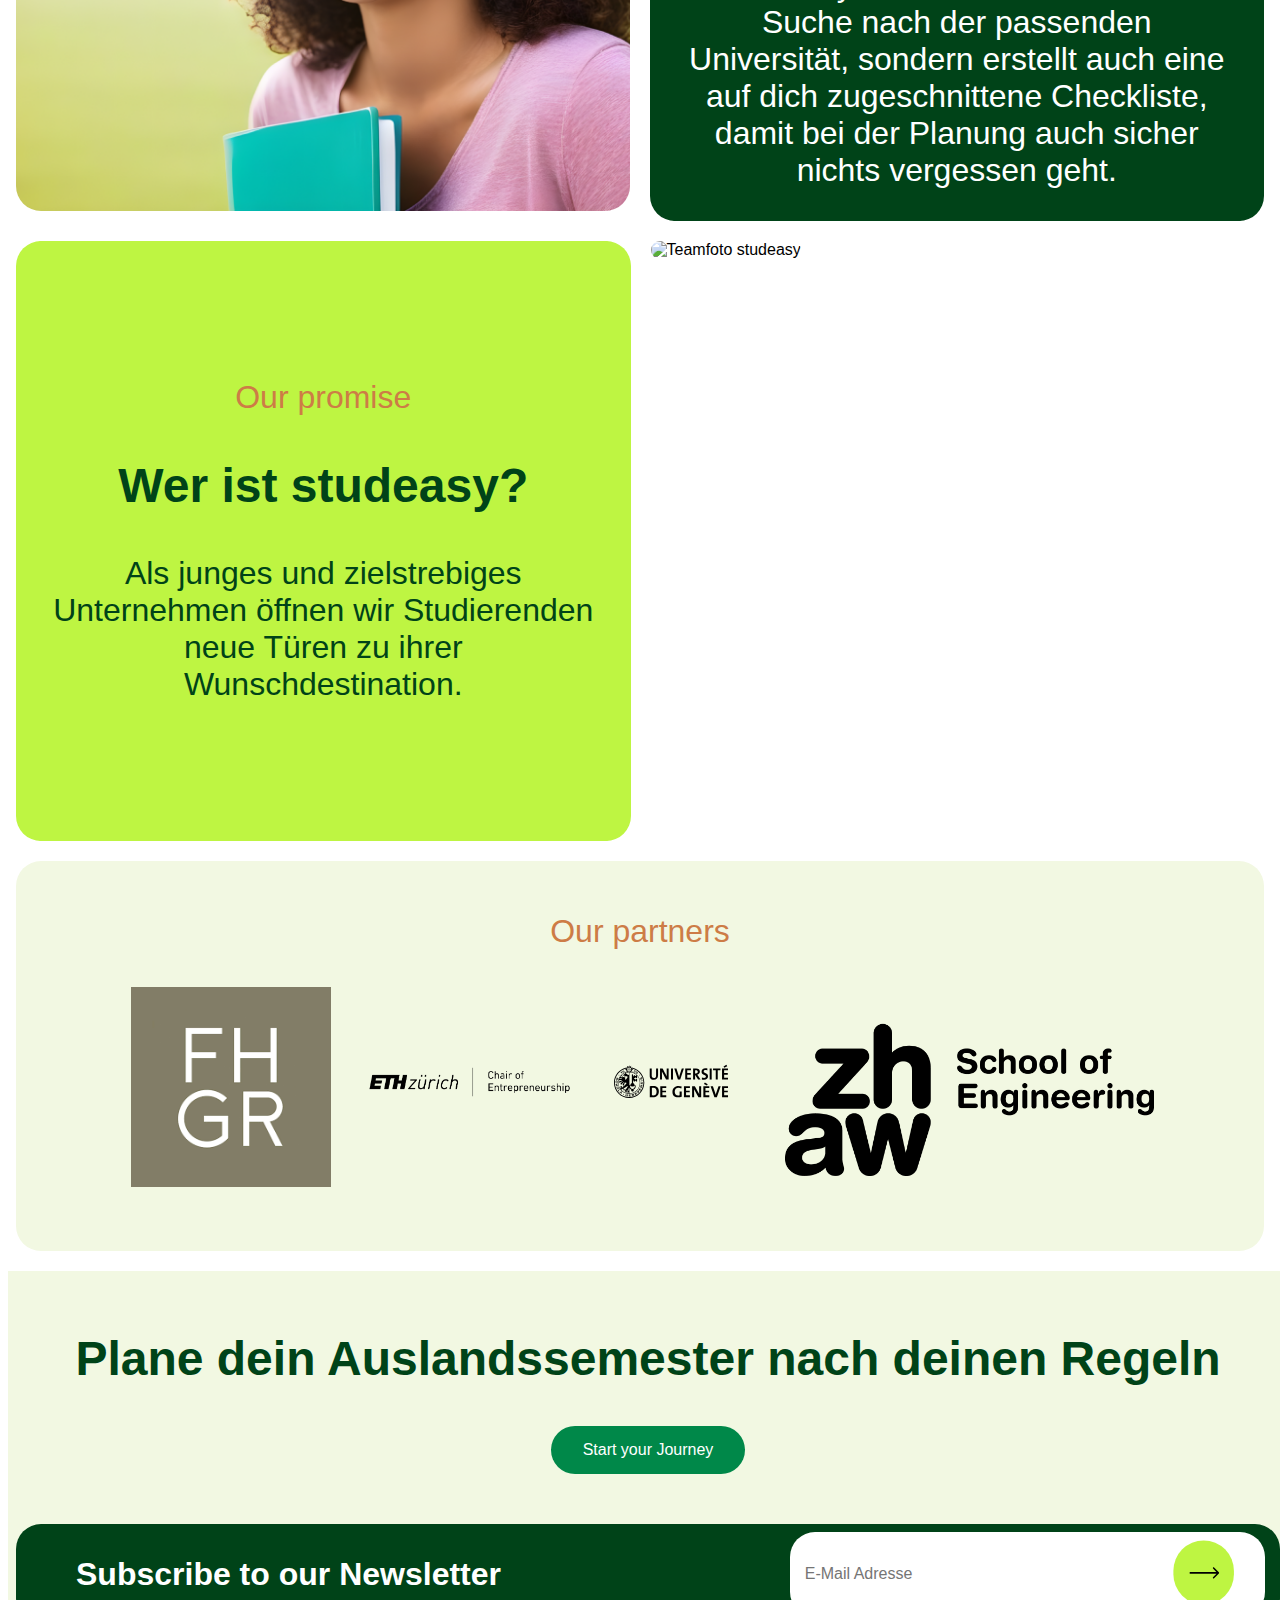
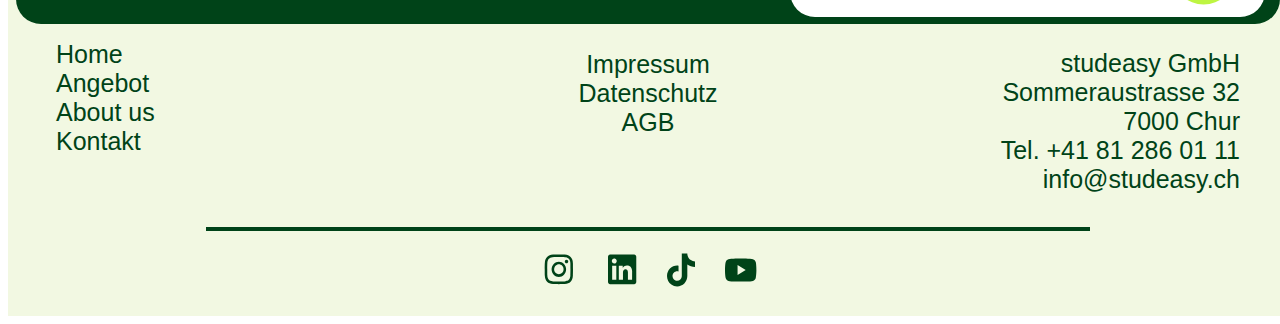
==== commit 37ccc91b: "Vieles Diverses" ====
--- a/index.html
+++ b/index.html
@@ -84,7 +84,7 @@
           <p class="oranger_titel">Our offer</p>
           <h2>Wieso mit studeasy?</h2>
           <p>
-            Wir bieten dir alles für die selbstständige Organisation deines Auslandssemesters kompakt und übersichtlich auf einem Fleck. Studeasy hilft dir nicht nur bei der Suche nach der passenden Universität, sondern erstellt auch eine auf dich zugeschnittene Checkliste. Damit du nichts vergisst, sind darin alle notwendigen Vorbereitungsschritte beschrieben. Einfach und auf deine Bedürfnisse zugeschnitten, sodass du das volle Potenzial aus deinem Auslandssemester herausholen kannst.
+            Wir bieten dir alles für die selbstständige Organisation deines Auslandssemesters kompakt und übersichtlich auf einem Fleck. Studeasy hilft dir nicht nur bei der Suche nach der passenden Universität, sondern erstellt auch eine auf dich zugeschnittene Checkliste, damit bei der Planung auch sicher nichts vergessen geht.
           </p>
         </div>
     
@@ -222,5 +222,7 @@
       </div>
     </footer>
 
+    <script src="/js/main.js"></script>
+
   </body>
 </html>
--- a/css/styles_index.css
+++ b/css/styles_index.css
@@ -430,7 +430,7 @@
 
 .block2 img{
     width: 100%;
-    height: 100%;
+    height: 600px;
     object-fit: cover;
     border-radius: 25px;
 }
